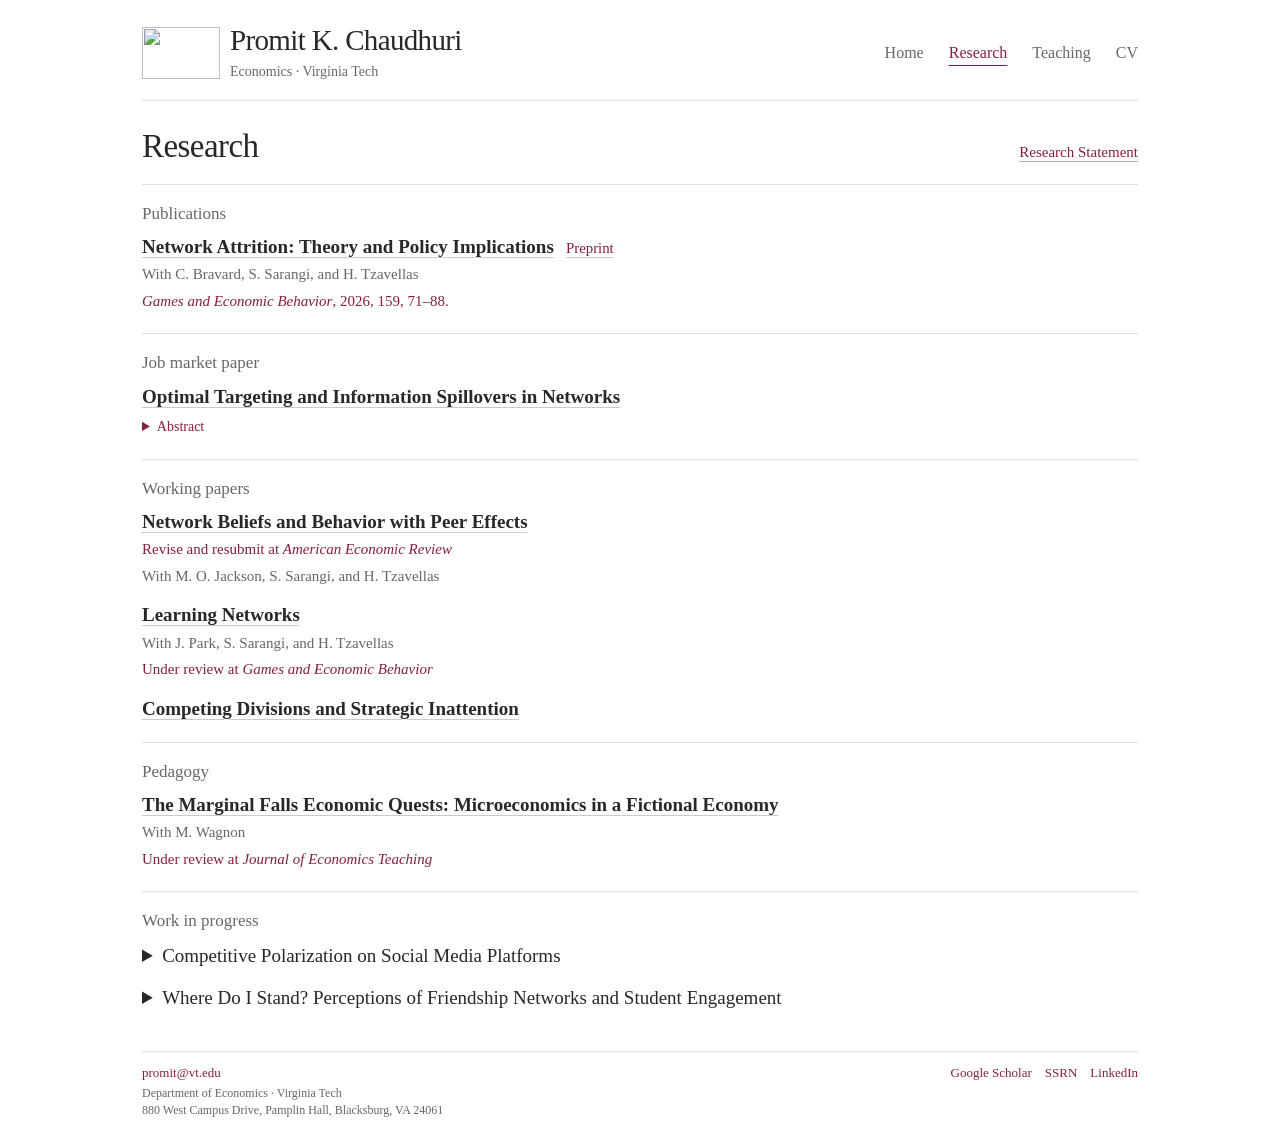
==== research/index.html @ 986304ae "Update index.html" ====
<!doctype html>
<html lang="en">
  <head>
    <meta charset="utf-8">
    <meta name="viewport" content="width=device-width, initial-scale=1">
    <title>Research | Promit K. Chaudhuri</title>
    <meta name="description" content="Research on networks, game theory, beliefs, and information. Papers by Promit K. Chaudhuri.">
    <meta name="theme-color" content="#ffffff">
    <link rel="icon" href="../favicon.ico" type="image/x-icon" sizes="16x16 32x32 48x48 64x64">
    <link rel="icon" href="../assets/pkc-favicon.png" type="image/png" sizes="64x64">
    <link rel="stylesheet" href="../assets/style.css">
    <style>
      .paper h3 .preprint-link {
        display: inline-block;
        margin-inline-start: .5em;
        font-size: .78em;
        font-weight: 400;
        color: var(--accent);
      }
    </style>
    <meta property="og:title" content="Research | Promit K. Chaudhuri">
    <meta property="og:description" content="Research on networks, game theory, beliefs, and information. Papers by Promit K. Chaudhuri.">
    <meta property="og:type" content="website">
  </head>
  <body>
    <a class="skip" href="#main">Skip to content</a>
    <div class="site">
      <header class="header">
        <a href="../index.html" class="identity">
        <img class="header-logo" src="../assets/pkc-logo.png" width="78" height="52" alt="">
        <span><span class="name">Promit K. Chaudhuri</span><span class="affiliation">Economics · Virginia Tech</span></span>
        </a>
        <nav aria-label="Main navigation">
          <a href="../index.html">Home</a>
          <a href="../research/" class="current" aria-current="page">Research</a>
          <a href="../teaching/">Teaching</a>
          <a href="https://drive.google.com/file/d/14H-Eh-2Era3rM-R32rUMTJbpfiBr0UTq/view" target="_blank" rel="noopener">CV</a>
        </nav>
      </header>
      <main id="main" class="research-main">
        <div class="page-heading">
          <h1>Research</h1><a href="https://drive.google.com/file/d/1G_J1yCYsablwShuq8KaLJvo_XGCaIbyh/view" target="_blank" rel="noopener">Research Statement</a>
        </div>
        <section class="research-section">
          <h2>Publications</h2>
          <article class="paper">
            <h3>
              <a href="https://www.sciencedirect.com/science/article/pii/S0899825626001004" target="_blank" rel="noopener">Network Attrition: Theory and Policy Implications</a>
              <a class="preprint-link" href="https://papers.ssrn.com/sol3/papers.cfm?abstract_id=5771922" target="_blank" rel="noopener">Preprint</a>
            </h3>
            <p class="coauthors">With C. Bravard, S. Sarangi, and H. Tzavellas</p>
            <p class="status"><em>Games and Economic Behavior</em>, 2026, 159, 71–88.</p>
          </article>
        </section>
        <section class="research-section" id="job-market-paper">
          <h2>Job market paper</h2>
          <article class="paper">
            <h3><a href="https://drive.google.com/file/d/1KjEIKVGa2NYc_mQL5tqonnsY8PEgtzRV/view" target="_blank" rel="noopener">Optimal Targeting and Information Spillovers in Networks</a>
            </h3>
            <div class="paper-actions">
              <details>
                <summary>Abstract</summary>
                <p>We study optimal targeting in networks where agents know only their direct connections and removals are locally observed. A fully informed planner chooses a player to remove, thereby determining both which interactions are disrupted and who becomes informed. We show that the effect of removal decomposes into the direct loss of the targeted player’s activity and information spillovers shaped by agents’ beliefs about who else observes the removal. These spillovers can overturn complete-information targeting predictions, making a less-connected player a more effective target than a more influential one. We also identify conditions under which optimal targeting depends on the degrees of the target and her neighbors.</p>
              </details>
            </div>
          </article>
        </section>
        <section class="research-section">
          <h2>Working papers</h2>
          <article class="paper">
            <h3><a href="https://papers.ssrn.com/sol3/papers.cfm?abstract_id=5040092" target="_blank" rel="noopener">Network Beliefs and Behavior with Peer Effects</a>
            </h3>
            <p class="status">Revise and resubmit at <em>American Economic Review</em>
            </p>
            <p class="coauthors">With M. O. Jackson, S. Sarangi, and H. Tzavellas</p>
          </article>
          <article class="paper">
            <h3><a href="https://papers.ssrn.com/sol3/papers.cfm?abstract_id=6819358" target="_blank" rel="noopener">Learning Networks</a>
            </h3>
            <p class="coauthors">With J. Park, S. Sarangi, and H. Tzavellas</p>
            <p class="status">Under review at <em>Games and Economic Behavior</em>
            </p>
          </article>
          <article class="paper">
            <h3><a href="https://drive.google.com/file/d/1c0M4U6HcdyWElwVDs7cWhLvEeSyc_AjD/view" target="_blank" rel="noopener">Competing Divisions and Strategic Inattention</a>
            </h3>
          </article>
        </section>
        <section class="research-section">
          <h2>Pedagogy</h2>
          <article class="paper">
            <h3><a href="https://papers.ssrn.com/sol3/papers.cfm?abstract_id=7400458" target="_blank" rel="noopener">The Marginal Falls Economic Quests: Microeconomics in a Fictional Economy</a>
            </h3>
            <p class="coauthors">With M. Wagnon</p>
            <p class="status">Under review at <em>Journal of Economics Teaching</em>
            </p>
          </article>
        </section>
        <section class="research-section">
          <h2>Work in progress</h2>
          <article class="paper">
            <details class="project">
              <summary>Competitive Polarization on Social Media Platforms</summary>
              <p class="coauthors">With B. Pochko and J. Park</p>
              <p>We study how competition between social media platforms shapes user connections and ideological polarization. We show that competition itself can generate polarization that intensifies over time.</p>
            </details>
          </article>
          <article class="paper">
            <details class="project">
              <summary>Where Do I Stand? Perceptions of Friendship Networks and Student Engagement</summary>
              <p class="coauthors">With M. V. Alvines, S. Sarangi, and H. Tzavellas</p>
              <p class="status">In IRB stage</p>
              <p>Using friendship network data from a college in Peru, we study how students perceive or misperceive their positions in the network and how these perceptions relate to their behavior and engagement.</p>
            </details>
          </article>
        </section>
      </main>
      <footer class="footer">
        <div><a href="mailto:promit@vt.edu">promit@vt.edu</a><p>Department of Economics · Virginia Tech<br>880 West Campus Drive, Pamplin Hall, Blacksburg, VA 24061</p></div>
        <div class="elsewhere"><a href="https://scholar.google.com/citations?hl=en&amp;user=h2QKj5UAAAAJ" target="_blank" rel="noopener">Google Scholar</a><a href="https://papers.ssrn.com/sol3/cf_dev/AbsByAuth.cfm?per_id=5896854" target="_blank" rel="noopener">SSRN</a><a href="https://www.linkedin.com/in/promit-kanti-chaudhuri-728591126/" target="_blank" rel="noopener">LinkedIn</a></div>
      </footer>
    </div>
  </body>
</html>
---- assets/style.css ----
:root {
  --ink: #292727;
  --muted: #6b6663;
  --accent: #861f41;
  --line: #e4deda;
  --font: Georgia, "Times New Roman", serif;
}

* { box-sizing: border-box; }
body {
  margin: 0;
  background: #fff;
  color: var(--ink);
  font: 17px/1.55 var(--font);
}
a {
  color: var(--accent);
  text-decoration-thickness: 1px;
  text-underline-offset: 4px;
  text-decoration-color: #c7a2ae;
}
a:hover { color: #54122a; text-decoration-color: currentColor; }
:focus-visible { outline: 2px solid var(--accent); outline-offset: 4px; }
::selection { background: #eedde3; }

.site { max-width: 1080px; margin: 0 auto; padding: 0 42px; }
.header {
  display: flex;
  justify-content: space-between;
  align-items: center;
  gap: 24px;
  padding: 24px 0 17px;
  border-bottom: 1px solid var(--line);
}
.identity {
  display: flex;
  align-items: center;
  gap: 10px;
  color: var(--ink);
  text-decoration: none;
}
.header-logo {
  width: 78px;
  height: 52px;
  object-fit: cover;
  flex: none;
}
.name { display: block; font-size: 29px; line-height: 1.14; letter-spacing: -.65px; }
.affiliation { display: block; margin-top: 4px; color: var(--muted); font-size: 14px; }
nav { display: flex; flex-wrap: wrap; gap: 5px 25px; font-size: 16px; }
nav a { color: var(--muted); text-decoration: none; padding: 5px 0; }
nav a.current, nav a:hover { color: var(--accent); text-decoration: underline; text-underline-offset: 7px; }

main { padding: 25px 0 0; }
h1, h2, h3 { font-weight: 400; line-height: 1.27; }
h1 { margin: 0; font-size: 33px; letter-spacing: -.55px; }
h2 { margin: 0; font-size: 21px; }
h3 { margin: 0; font-size: 18px; }
p { margin: 0 0 11px; }
.home-layout, .teaching-layout {
  display: grid;
  grid-template-columns: minmax(0, 1fr) clamp(160px, 23vw, 270px);
  align-items: start;
  column-gap: clamp(24px, 5vw, 55px);
}
.home-layout {
  grid-template-areas: "title photo" "intro photo";
  grid-template-rows: auto 1fr;
  row-gap: 10px;
}
.home-title { grid-area: title; font-size: 27px; }
.intro { grid-area: intro; }
.teaching-layout { grid-template-areas: "courses photo"; }
.teaching-primary { grid-area: courses; }
.site-photo {
  grid-area: photo;
  display: block;
  width: 100%;
  height: auto;
  border-radius: 4px;
  box-shadow: 0 2px 5px rgb(0 0 0 / 16%), 0 2px 10px rgb(0 0 0 / 12%);
}
.accent-link { color: var(--accent); font-weight: 700; }
.market { color: var(--accent); margin: 16px 0 10px; }
.document-links { display: flex; flex-wrap: wrap; gap: 4px 21px; font-size: 14px; }

.page-heading {
  display: flex;
  align-items: baseline;
  justify-content: space-between;
  flex-wrap: wrap;
  gap: 6px 22px;
  margin-bottom: 16px;
}
.page-heading > a { font-size: 15px; }
.research-section, .teaching-section { border-top: 1px solid var(--line); }
.research-section { padding: 18px 0 21px; }
.research-section h2 { font-size: 17px; margin-bottom: 11px; color: var(--muted); }
.paper + .paper { margin-top: 16px; }
.paper h3, .project summary { font-size: 19px; }
.paper h3 a { font-weight: 700; color: var(--ink); text-decoration-color: #d4c5c7; }
.paper h3 a:hover { color: var(--accent); }
.paper p { font-size: 15px; line-height: 1.5; margin: 4px 0 0; }
.paper .coauthors { color: var(--muted); }
.paper .status { color: var(--accent); }
.paper-actions { margin-top: 7px; font-size: 14px; }
.paper-actions > a { display: inline-block; margin-right: 13px; }
.paper-actions > details { display: inline; }
summary { color: var(--accent); cursor: pointer; }
.paper-actions summary { display: inline list-item; }
.paper-actions details[open] { display: block; margin-top: 5px; }
.paper-actions details p, .project > p { max-width: 75ch; }
.paper-actions details p { margin-top: 7px; border-left: 1px solid var(--line); padding-left: 12px; }
.project summary { color: var(--ink); line-height: 1.35; }
.project summary:hover { color: var(--accent); }

.teaching-documents { font-size: 15px; }
.teaching-section { padding: 15px 0 17px; }
.teaching-section h2 { font-size: 19px; margin-bottom: 10px; }
.teaching-section h2 span { color: var(--muted); font-size: 16px; }
.instructor-courses { list-style: none; margin: 0; padding: 0; }
.course-meta { margin-left: 6px; color: var(--muted); font-size: 13px; }
.course-project { margin-top: 4px; max-width: 58ch; font-size: 14px; }
.course .course-project p { display: block; margin: 0 0 3px; font-size: inherit; color: var(--muted); }
.course + .course { margin-top: 6px; }
.course h3 { display: inline; font-size: 16px; }
.course p { display: inline; margin-left: 7px; color: var(--muted); font-size: 13px; }
.course > a { display: inline-block; margin-left: 7px; font-size: 13px; }
.course .document-links { margin-top: 2px; }
.ta-columns { display: grid; grid-template-columns: 1fr 1.3fr; gap: 18px; }
.ta-columns h3 { font-size: 15px; color: var(--muted); }
.ta-columns ul { list-style: none; padding: 0; margin: 4px 0 0; }
.ta-columns li { margin-bottom: 2px; font-size: 14px; line-height: 1.45; }
.ta-columns li span { color: var(--muted); font-size: 12px; white-space: nowrap; }


.footer {
  display: flex;
  justify-content: space-between;
  align-items: baseline;
  gap: 10px 24px;
  border-top: 1px solid var(--line);
  margin: 20px 0 0;
  padding: 11px 0 13px;
  font-size: 13px;
  color: var(--muted);
}
.footer p { margin: 2px 0 0; font-size: 12px; line-height: 1.4; }
.footer a { text-decoration: none; }
.footer a:hover { text-decoration: underline; }
.elsewhere { display: flex; gap: 13px; flex-wrap: wrap; }
.skip { position: absolute; top: -100px; left: 15px; padding: 8px; background: white; z-index: 2; }
.skip:focus { top: 8px; }

@media (max-width: 820px) {
  .site { padding: 0 27px; }
  .header { flex-wrap: wrap; gap: 8px 20px; }
}
@media (max-width: 620px) {
  .site { padding: 0 20px; }
  .header { padding: 16px 0 13px; }
  .header-logo { width: 58px; height: 42px; }
  .name { font-size: 24px; }
  nav { gap: 5px 21px; font-size: 15px; }
  main { padding-top: 19px; }
  .ta-columns { gap: 12px; }
  .footer { flex-wrap: wrap; }
}
@media (max-width: 575.98px) {
  .home-layout, .teaching-layout { grid-template-columns: minmax(0, 1fr); }
  .home-layout {
    grid-template-areas: "title" "intro" "photo";
    grid-template-rows: auto;
    row-gap: 16px;
  }
  .teaching-layout {
    grid-template-areas: "courses" "photo";
    row-gap: 19px;
  }
}
@media (max-width: 360px) {
  .name { font-size: 22px; }
  .ta-columns { grid-template-columns: 1fr; }
}
@media print {
  .site { max-width: none; padding: 0; }
  .header { padding-top: 0; }
  nav, .skip, .footer { display: none; }
  .paper, .course { break-inside: avoid; }
  a { color: inherit; }
}
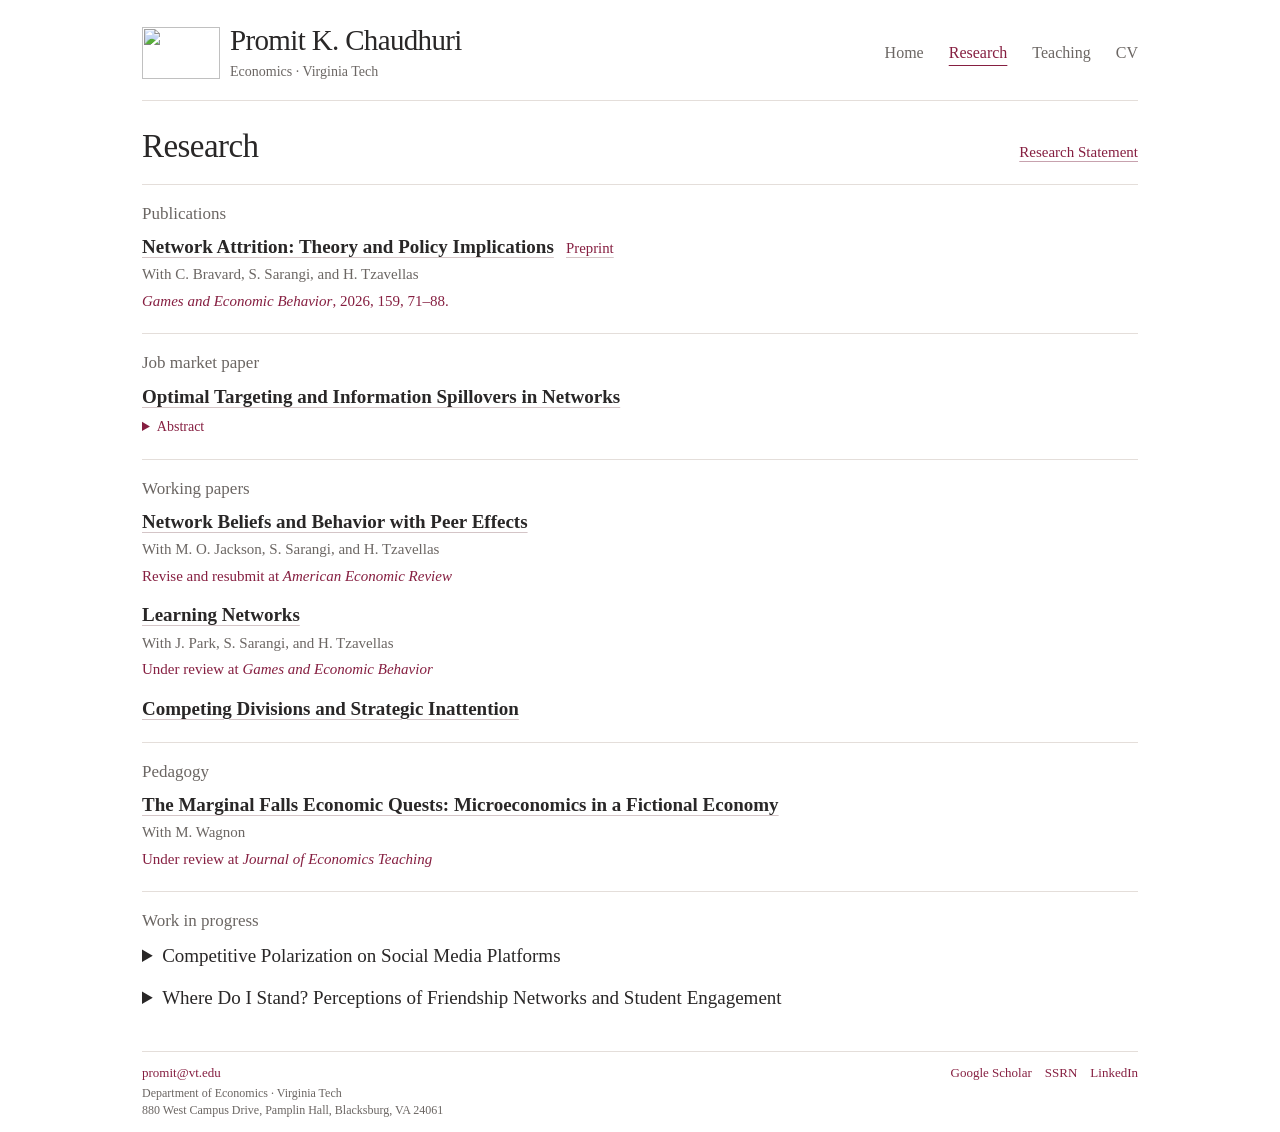
==== commit 265cdb82: "Update index.html" ====
--- a/research/index.html
+++ b/research/index.html
@@ -70,9 +70,9 @@
           <article class="paper">
             <h3><a href="https://papers.ssrn.com/sol3/papers.cfm?abstract_id=5040092" target="_blank" rel="noopener">Network Beliefs and Behavior with Peer Effects</a>
             </h3>
-            <p class="status">Revise and resubmit at <em>American Economic Review</em>
+            <p class="coauthors">With M. O. Jackson, S. Sarangi, and H. Tzavellas</p>
+             <p class="status">Revise and resubmit at <em>American Economic Review</em>
             </p>
-            <p class="coauthors">With M. O. Jackson, S. Sarangi, and H. Tzavellas</p>
           </article>
           <article class="paper">
             <h3><a href="https://papers.ssrn.com/sol3/papers.cfm?abstract_id=6819358" target="_blank" rel="noopener">Learning Networks</a>
@@ -101,7 +101,7 @@
           <article class="paper">
             <details class="project">
               <summary>Competitive Polarization on Social Media Platforms</summary>
-              <p class="coauthors">With B. Pochko and J. Park</p>
+              <p class="coauthors">With B. Prochko and J. Park</p>
               <p>We study how competition between social media platforms shapes user connections and ideological polarization. We show that competition itself can generate polarization that intensifies over time.</p>
             </details>
           </article>
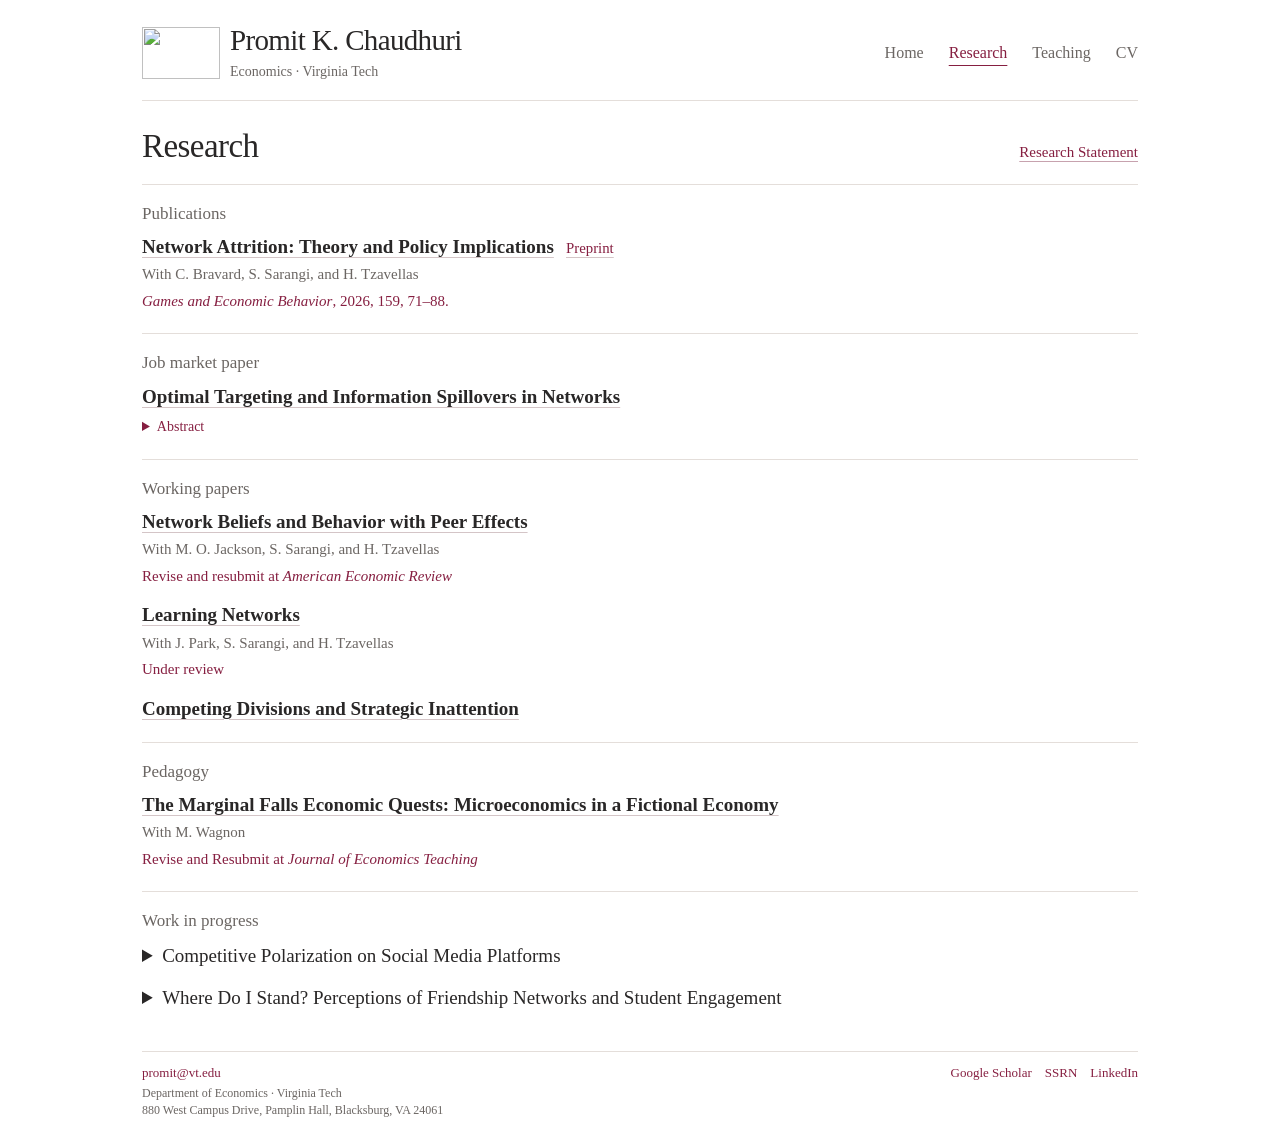
==== commit 7139252d: "Update index.html" ====
--- a/research/index.html
+++ b/research/index.html
@@ -78,9 +78,8 @@
             <h3><a href="https://papers.ssrn.com/sol3/papers.cfm?abstract_id=6819358" target="_blank" rel="noopener">Learning Networks</a>
             </h3>
             <p class="coauthors">With J. Park, S. Sarangi, and H. Tzavellas</p>
-            <p class="status">Under review at <em>Games and Economic Behavior</em>
-            </p>
-          </article>
+            <p class="status">Under review</p>
+            </article>
           <article class="paper">
             <h3><a href="https://drive.google.com/file/d/1c0M4U6HcdyWElwVDs7cWhLvEeSyc_AjD/view" target="_blank" rel="noopener">Competing Divisions and Strategic Inattention</a>
             </h3>
@@ -92,7 +91,7 @@
             <h3><a href="https://papers.ssrn.com/sol3/papers.cfm?abstract_id=7400458" target="_blank" rel="noopener">The Marginal Falls Economic Quests: Microeconomics in a Fictional Economy</a>
             </h3>
             <p class="coauthors">With M. Wagnon</p>
-            <p class="status">Under review at <em>Journal of Economics Teaching</em>
+            <p class="status">Revise and Resubmit at <em>Journal of Economics Teaching</em>
             </p>
           </article>
         </section>
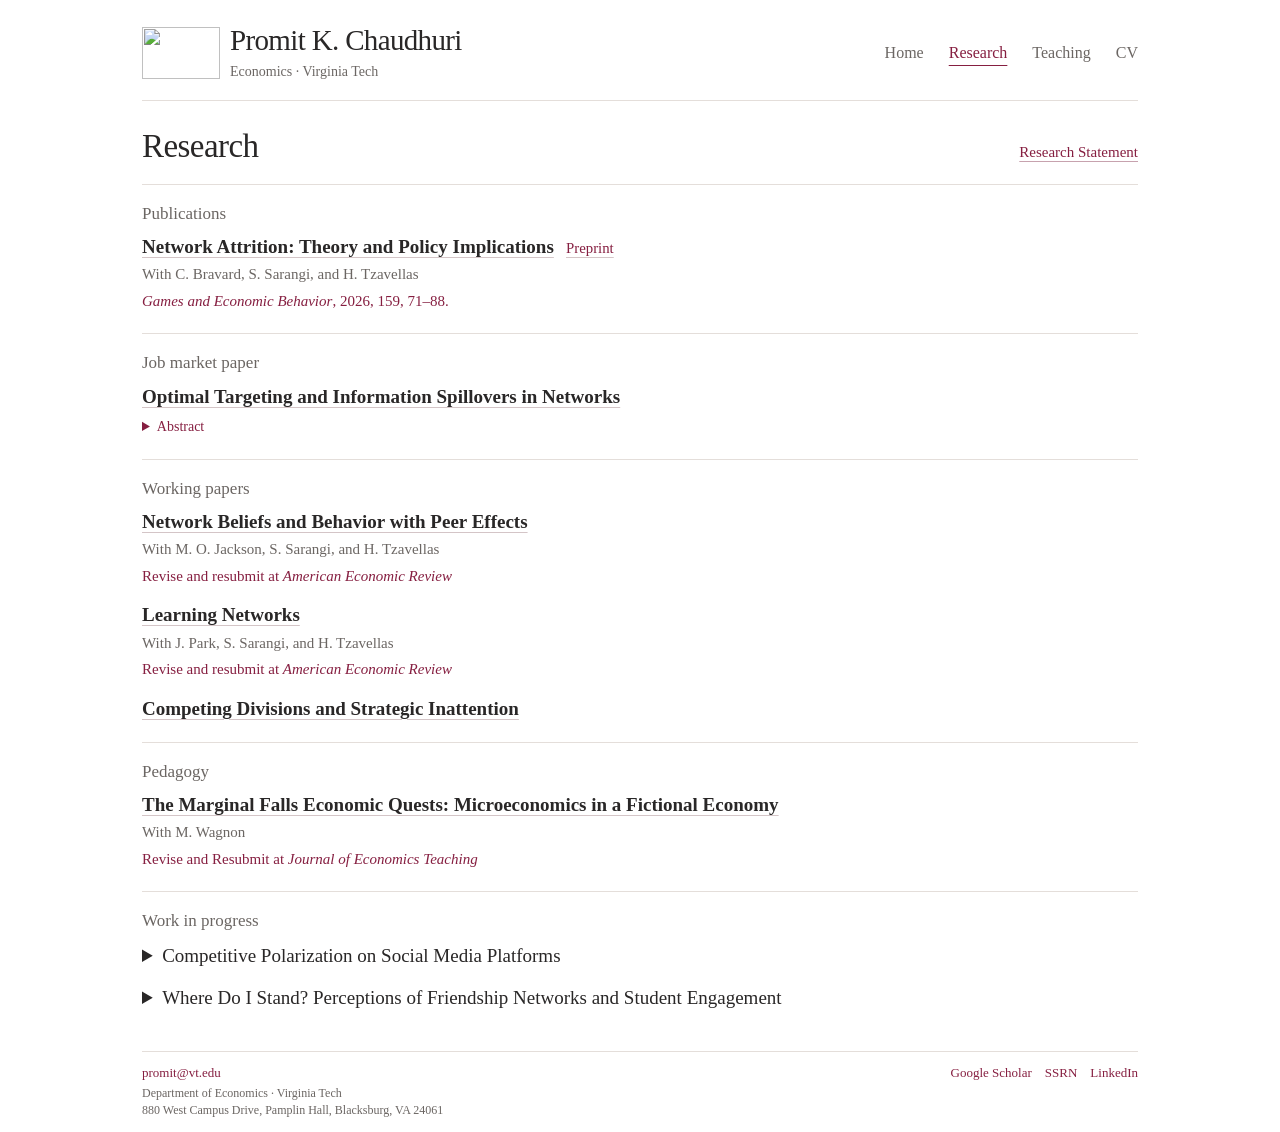
==== commit b6d7961f: "Update index.html" ====
--- a/research/index.html
+++ b/research/index.html
@@ -49,7 +49,7 @@
               <a class="preprint-link" href="https://papers.ssrn.com/sol3/papers.cfm?abstract_id=5771922" target="_blank" rel="noopener">Preprint</a>
             </h3>
             <p class="coauthors">With C. Bravard, S. Sarangi, and H. Tzavellas</p>
-            <p class="status"><em>Games and Economic Behavior</em>, 2026, 159, 71–88.</p>
+            <p class="status"><em><b></b>Games and Economic Behavior</b></em>, 2026, 159, 71–88.</p>
           </article>
         </section>
         <section class="research-section" id="job-market-paper">
@@ -78,7 +78,8 @@
             <h3><a href="https://papers.ssrn.com/sol3/papers.cfm?abstract_id=6819358" target="_blank" rel="noopener">Learning Networks</a>
             </h3>
             <p class="coauthors">With J. Park, S. Sarangi, and H. Tzavellas</p>
-            <p class="status">Under review</p>
+            <p class="status">Revise and resubmit at <em>American Economic Review</em>
+            </p>
             </article>
           <article class="paper">
             <h3><a href="https://drive.google.com/file/d/1c0M4U6HcdyWElwVDs7cWhLvEeSyc_AjD/view" target="_blank" rel="noopener">Competing Divisions and Strategic Inattention</a>
--- a/assets/style.css
+++ b/assets/style.css
@@ -189,3 +189,54 @@
   .paper, .course { break-inside: avoid; }
   a { color: inherit; }
 }
+
+
+/* Compact homepage layout — desktop only */
+@media (min-width: 900px) {
+
+  /* Reduce empty space above and below content */
+  .home-main {
+    padding-top: 1.25rem;
+    padding-bottom: 1.25rem;
+  }
+
+  /* Bring Welcome closer to the introduction */
+  .home-main .home-title {
+    margin-top: 0;
+    margin-bottom: 0.65rem;
+  }
+
+  /* Slightly tighten paragraph spacing */
+  .home-main .intro p {
+    margin-top: 0;
+    margin-bottom: 0.7rem;
+    line-height: 1.48;
+  }
+
+  /* Keep the job-market announcement compact */
+  .home-main .intro p.market {
+    margin-top: 0.15rem;
+    margin-bottom: 0.45rem;
+  }
+
+  /* Bring the document links closer to the text */
+  .home-main .document-links {
+    margin-top: 0.3rem;
+  }
+}
+
+
+@media (min-width: 900px) {
+
+  /* Slightly reduce header and footer height */
+  .site:has(.home-main) .header {
+    padding-top: 0.75rem;
+    padding-bottom: 0.75rem;
+  }
+
+  .site:has(.home-main) .footer {
+    padding-top: 0.7rem;
+    padding-bottom: 0.7rem;
+  }
+}
+
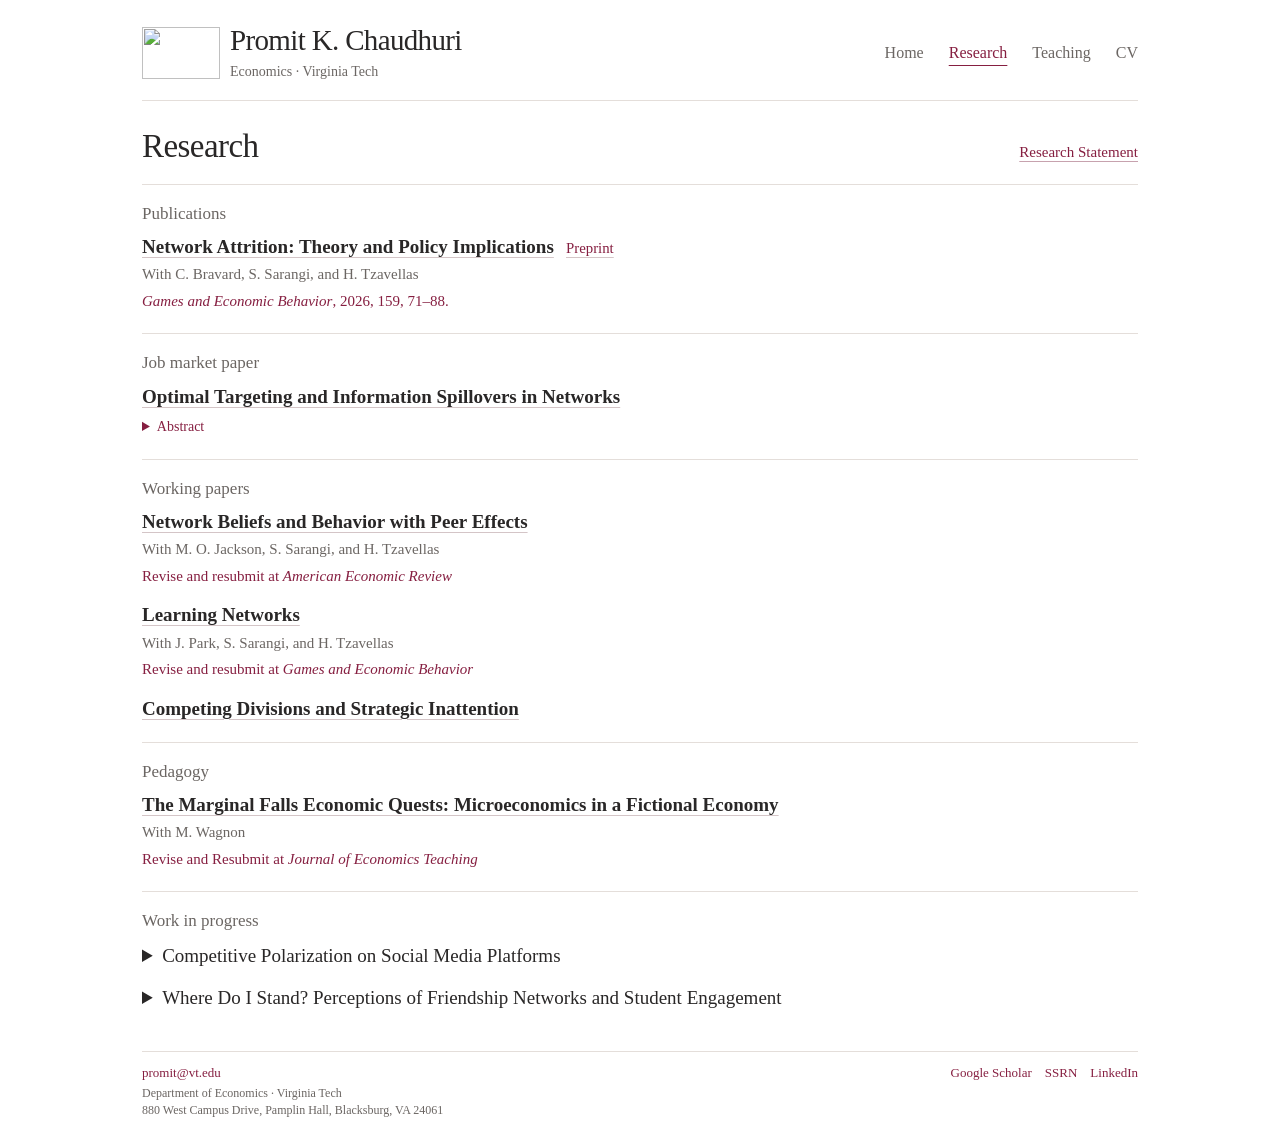
==== commit bd06f4fd: "Update index.html Changed the R&R Status of Learning Networks." ====
--- a/research/index.html
+++ b/research/index.html
@@ -78,7 +78,7 @@
             <h3><a href="https://papers.ssrn.com/sol3/papers.cfm?abstract_id=6819358" target="_blank" rel="noopener">Learning Networks</a>
             </h3>
             <p class="coauthors">With J. Park, S. Sarangi, and H. Tzavellas</p>
-            <p class="status">Revise and resubmit at <em>American Economic Review</em>
+            <p class="status">Revise and resubmit at <em>Games and Economic Behavior</em>
             </p>
             </article>
           <article class="paper">
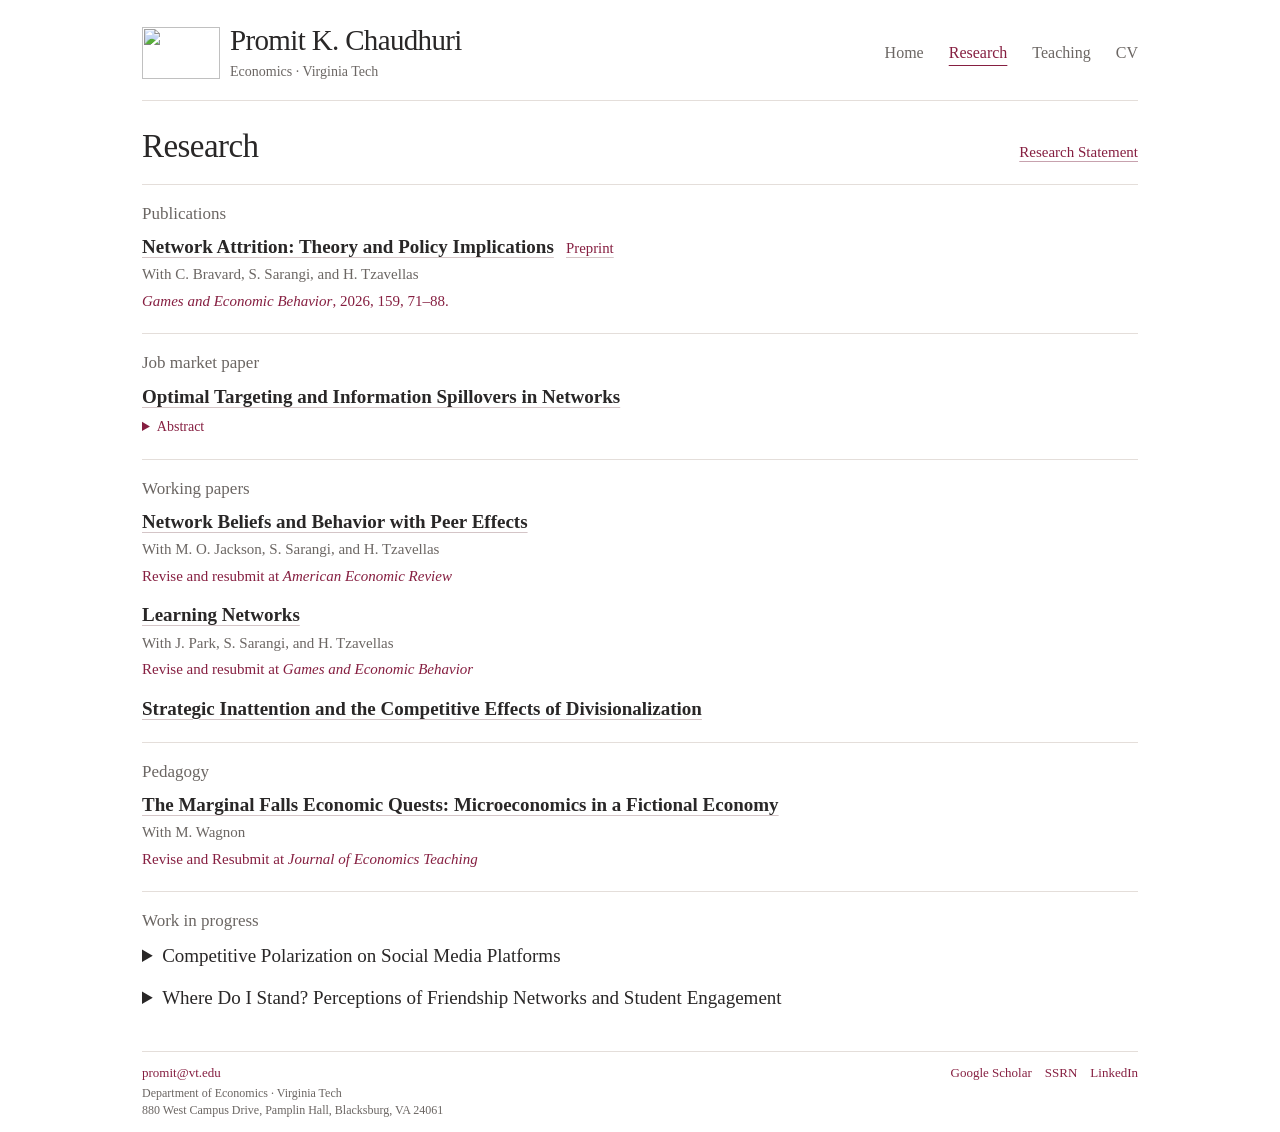
==== commit 08278e4a: "Update index.html Changed the title and Link of the strategic Inattention paper." ====
--- a/research/index.html
+++ b/research/index.html
@@ -82,7 +82,7 @@
             </p>
             </article>
           <article class="paper">
-            <h3><a href="https://drive.google.com/file/d/1c0M4U6HcdyWElwVDs7cWhLvEeSyc_AjD/view" target="_blank" rel="noopener">Competing Divisions and Strategic Inattention</a>
+            <h3><a href="https://papers.ssrn.com/sol3/papers.cfm?abstract_id=7690298" target="_blank" rel="noopener">Strategic Inattention and the Competitive Effects of Divisionalization</a>
             </h3>
           </article>
         </section>
